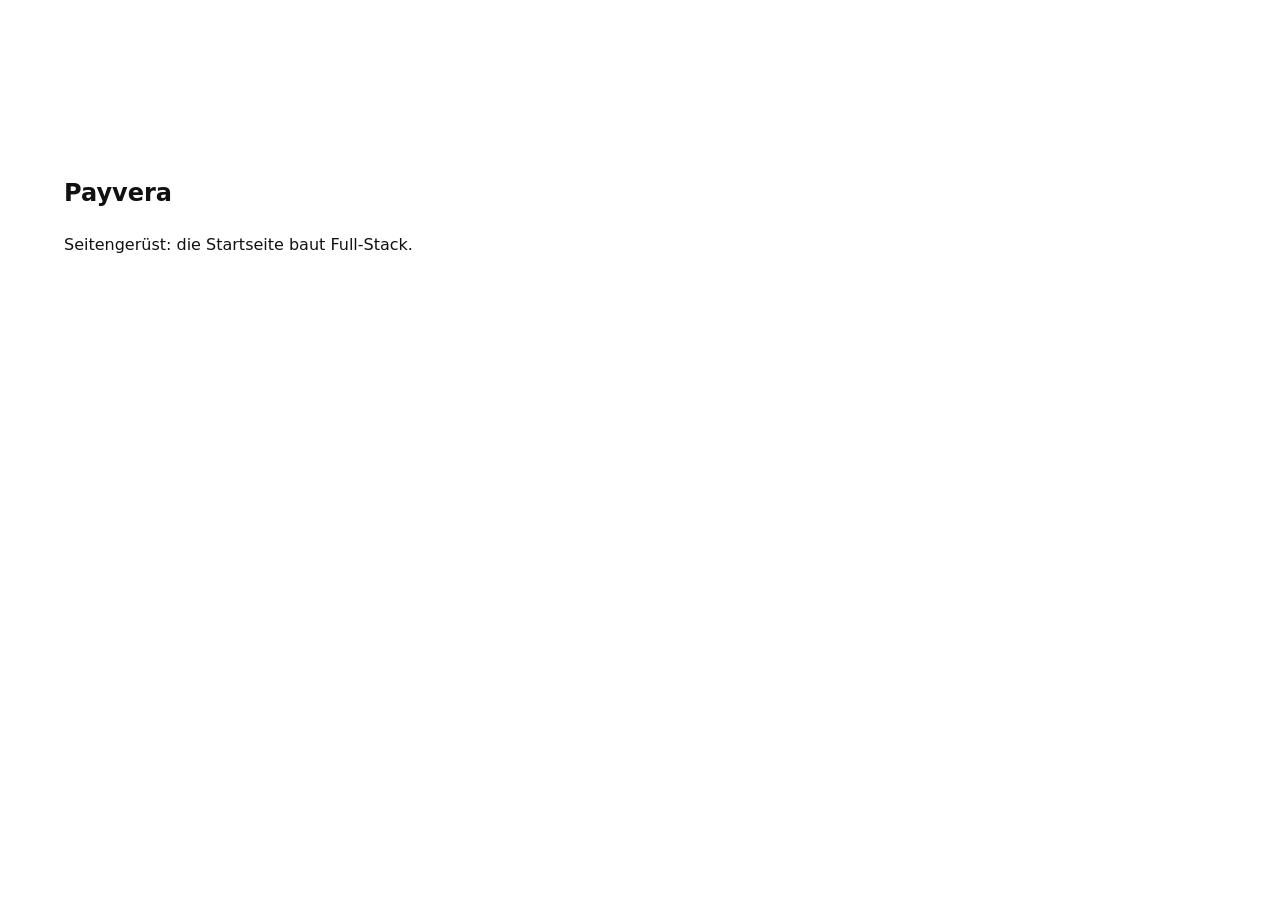
==== index.html @ fd6d806e "Scaffold: README, Seitengerüst, gemeinsamer Shop-Code Co-Authored-By: Claude Sonnet 5.5 <noreply@ant" ====
<!doctype html>
<html lang="de">
<head>
<meta charset="utf-8">
<meta name="viewport" content="width=device-width, initial-scale=1">
<title>Payvera: Kassen-Lösungen mit QR-Code, Tablet und digitaler Karte</title>
<meta name="description" content="QR-Codes für Tisch und Bezahlen, Tablets, digitale Speisekarten und mehr. Ein fiktives Demo-Unternehmen; nur Testzahlungen.">
<link rel="stylesheet" href="css/tokens.css">
<link rel="stylesheet" href="css/layout.css">
<link rel="stylesheet" href="css/site.css">
<link rel="stylesheet" href="css/shop/core.css">
<link rel="stylesheet" href="css/shop/cart.css">
<script src="js/shop/core.js" defer></script>
<script src="js/shop/cart.js" defer></script>
<script src="js/nav.js" defer></script>
<script src="js/motion.js" defer></script>
<script src="js/app.js" defer></script>
</head>
<body>
<main id="main">
<section class="band"><h1>Payvera</h1><p>Seitengerüst: die Startseite baut Full-Stack.</p></section>
</main>
</body>
</html>
---- css/site.css ----
/* Site-wide base (Lead Developer). Tokens come from css/tokens.css. */
@view-transition { navigation: auto; }
*, *::before, *::after { box-sizing: border-box; }
html { scroll-behavior: smooth; -webkit-text-size-adjust: 100%; }
body { margin: 0; font-family: system-ui, -apple-system, "Segoe UI", Roboto, sans-serif; line-height: 1.6; background: var(--bg, #fff); color: var(--text, #111); }
img, svg { max-width: 100%; height: auto; }
a { color: inherit; text-underline-offset: .2em; }
:focus-visible { outline: 3px solid var(--focus, #1a56db); outline-offset: 2px; }
.band { padding-block: clamp(5rem, 12vw, 10rem); padding-inline: max(1rem, 5vw); }
.band--dark { background: var(--dark, #111); color: var(--on-dark, #fff); }
.prose { max-width: 65ch; }
.guide-note { font-size: .9rem; opacity: .8; border-left: 3px solid currentColor; padding-left: 1rem; max-width: 65ch; }
@media (prefers-reduced-motion: reduce) { html { scroll-behavior: auto; } }
---- css/shop/core.css ----
/* Shared shop styles (Lead Developer). Uses tokens from css/tokens.css with safe fallbacks. */
.btn, .shop-btn {
  display: inline-flex; align-items: center; justify-content: center; gap: .5rem;
  min-height: 44px; padding: .7rem 1.4rem; border: 1.5px solid transparent; border-radius: 999px;
  font: inherit; font-weight: 600; cursor: pointer; text-decoration: none;
  background: var(--accent, #b4342d); color: var(--on-accent, #fff);
  transition: transform .35s cubic-bezier(.2,.7,.2,1), box-shadow .35s, background .2s;
}
.btn:hover, .shop-btn:hover { transform: translateY(-2px); box-shadow: 0 8px 24px rgba(0,0,0,.18); }
.btn:focus-visible, .shop-btn:focus-visible, .shop-chip:focus-visible, .shop-sheet button:focus-visible { outline: 3px solid var(--focus, #1a56db); outline-offset: 2px; }
.btn[disabled], .shop-btn[disabled] { opacity: .5; cursor: not-allowed; transform: none; box-shadow: none; }
.btn--ghost, .shop-btn--ghost { background: transparent; color: inherit; border-color: currentColor; }

.shop-chip {
  display: inline-flex; align-items: center; gap: .35rem; padding: .25rem .8rem; border-radius: 999px;
  font-size: .85rem; font-weight: 600; background: rgba(127,127,127,.14); color: inherit; border: 0;
}
.shop-chip--accent { background: var(--accent, #b4342d); color: var(--on-accent, #fff); }

.shop-card { background: var(--surface, #fff); color: var(--text, #111); border-radius: 20px; padding: clamp(1.2rem, 3vw, 2rem); box-shadow: 0 2px 4px rgba(0,0,0,.05), 0 12px 32px rgba(0,0,0,.08); }

.shop-field { display: grid; grid-template-columns: minmax(0, 1fr); gap: .35rem; margin-block: 1rem; }
.shop-field input, .shop-field select, .shop-field textarea { max-width: 100%; }
.shop-field label { font-weight: 600; font-size: .95rem; }
.shop-field input, .shop-field select, .shop-field textarea {
  font: inherit; padding: .75rem 1rem; border-radius: 12px; border: 1.5px solid rgba(127,127,127,.5); background: var(--surface, #fff); color: inherit; min-height: 44px;
}
.shop-field input:focus-visible, .shop-field select:focus-visible, .shop-field textarea:focus-visible { outline: 3px solid var(--focus, #1a56db); outline-offset: 1px; }
.shop-field .shop-error { color: var(--danger, #b00020); font-size: .9rem; }

.shop-sheet-backdrop { position: fixed; inset: 0; background: rgba(0,0,0,.5); opacity: 0; pointer-events: none; transition: opacity .3s; z-index: 80; }
.shop-sheet-backdrop.is-open { opacity: 1; pointer-events: auto; }
.shop-sheet {
  position: fixed; z-index: 90; background: var(--surface, #fff); color: var(--text, #111);
  inset: auto 0 0 0; max-height: 90svh; overflow: auto; padding: 1.5rem; border-radius: 24px 24px 0 0;
  transform: translateY(100%); transition: transform .5s cubic-bezier(.2,.7,.2,1);
}
.shop-sheet.is-open { transform: none; }
@media (min-width: 720px) {
  .shop-sheet { inset: 0 0 0 auto; width: min(460px, 100vw); max-height: none; border-radius: 24px 0 0 24px; transform: translateX(100%); }
  .shop-sheet.is-open { transform: none; }
}

.shop-stepper { display: inline-flex; align-items: center; gap: .25rem; border: 1.5px solid rgba(127,127,127,.5); border-radius: 999px; }
.shop-stepper button { width: 44px; height: 44px; border: 0; background: transparent; color: inherit; font-size: 1.3rem; cursor: pointer; border-radius: 50%; }
.shop-stepper output { min-width: 2ch; text-align: center; font-weight: 600; }

#shop-toasts { position: fixed; z-index: 100; inset: auto 0 5rem 0; display: grid; justify-items: center; gap: .5rem; pointer-events: none; padding-inline: 1rem; }
.shop-toast { background: #111; color: #fff; padding: .8rem 1.3rem; border-radius: 14px; box-shadow: 0 12px 32px rgba(0,0,0,.3); opacity: 0; transform: translateY(12px); transition: opacity .4s, transform .4s cubic-bezier(.2,.7,.2,1); }
.shop-toast.is-in { opacity: 1; transform: none; }
.shop-toast--error { background: #b00020; }

.shop-testlabel { display: inline-block; padding: .35rem .8rem; border-radius: 8px; background: #fff3cd; color: #5c4300; font-weight: 600; font-size: .9rem; }
.shop-sr { position: absolute; width: 1px; height: 1px; overflow: hidden; clip: rect(0 0 0 0); white-space: nowrap; }

@media (prefers-reduced-motion: reduce) {
  .btn, .shop-btn, .shop-sheet, .shop-sheet-backdrop, .shop-toast { transition: none; }
}

/* Guide gate (demo, not real protection): <body data-guide="item-id">, [data-locked] shown only when bought, [data-teaser] only when not. */
.guide-checking [data-locked], .guide-checking [data-teaser] { visibility: hidden; }
.guide-locked [data-locked] { display: none !important; }
.guide-unlocked [data-teaser] { display: none !important; }
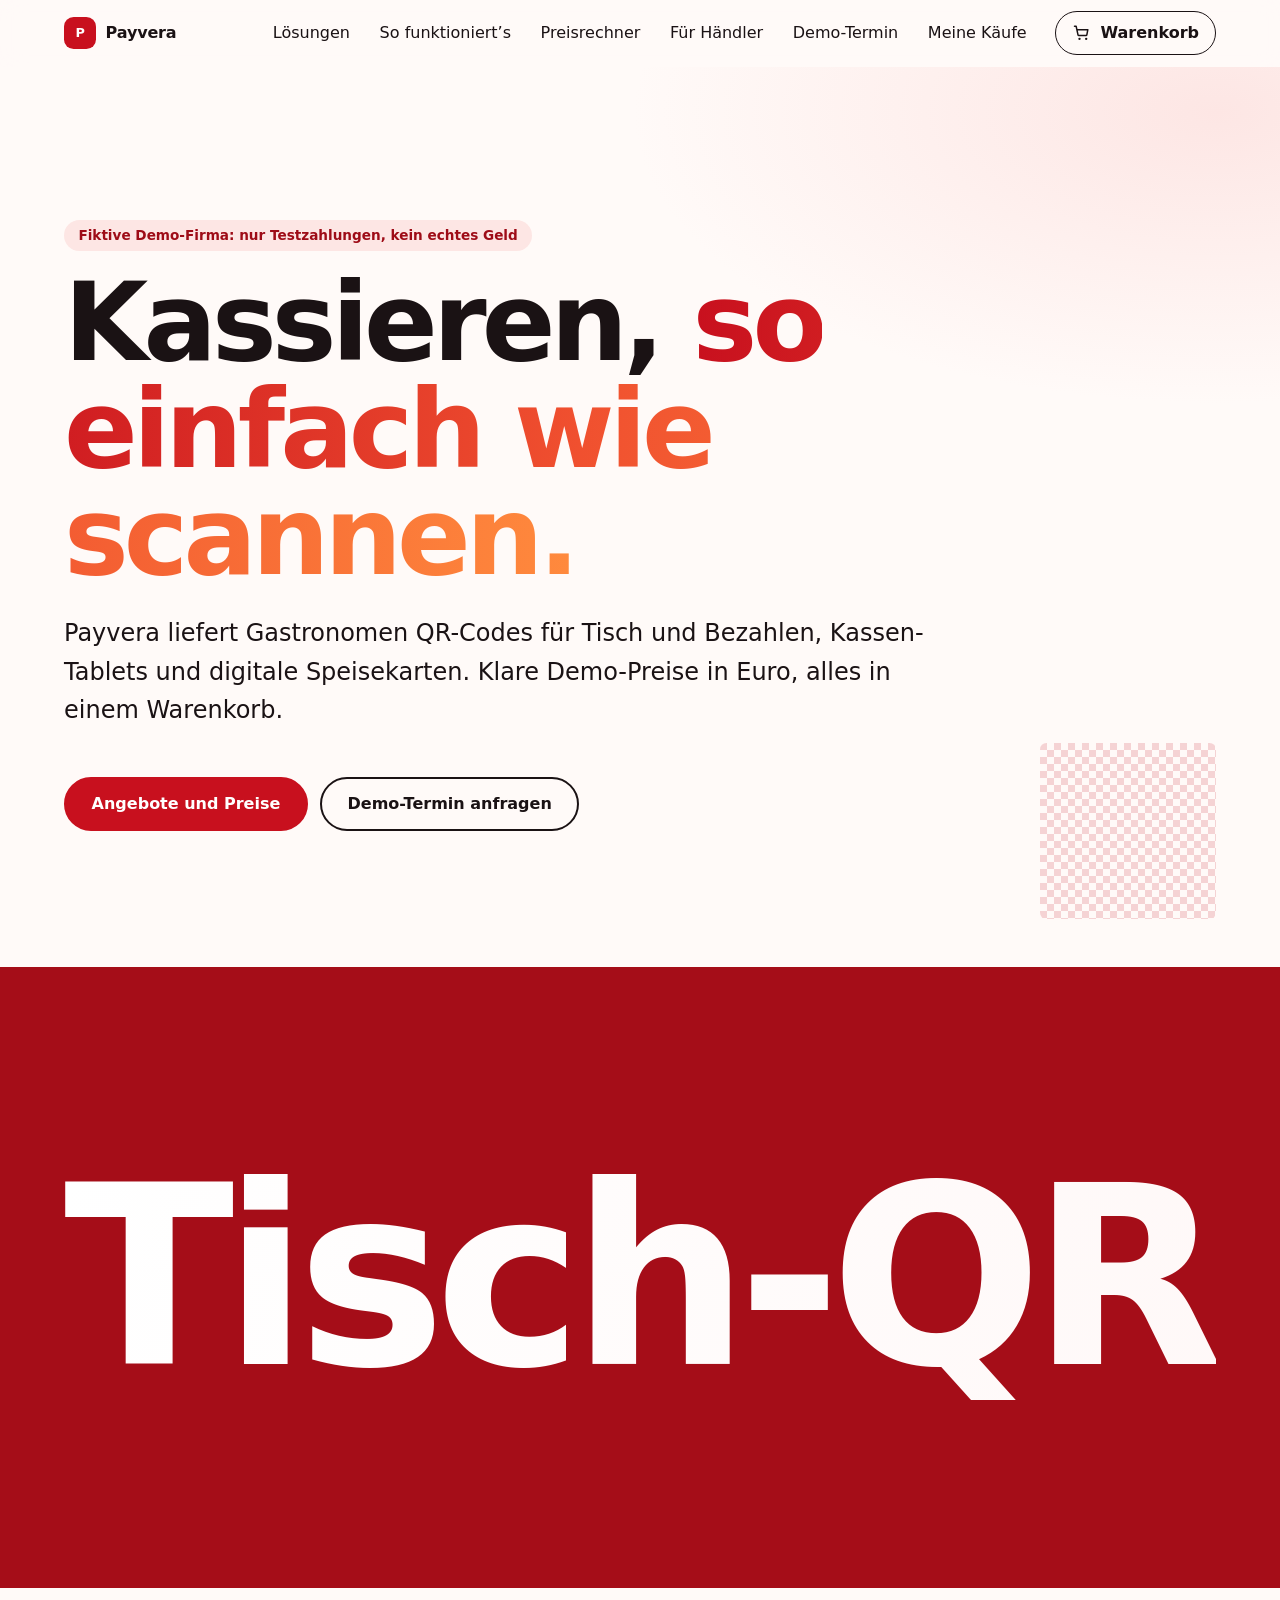
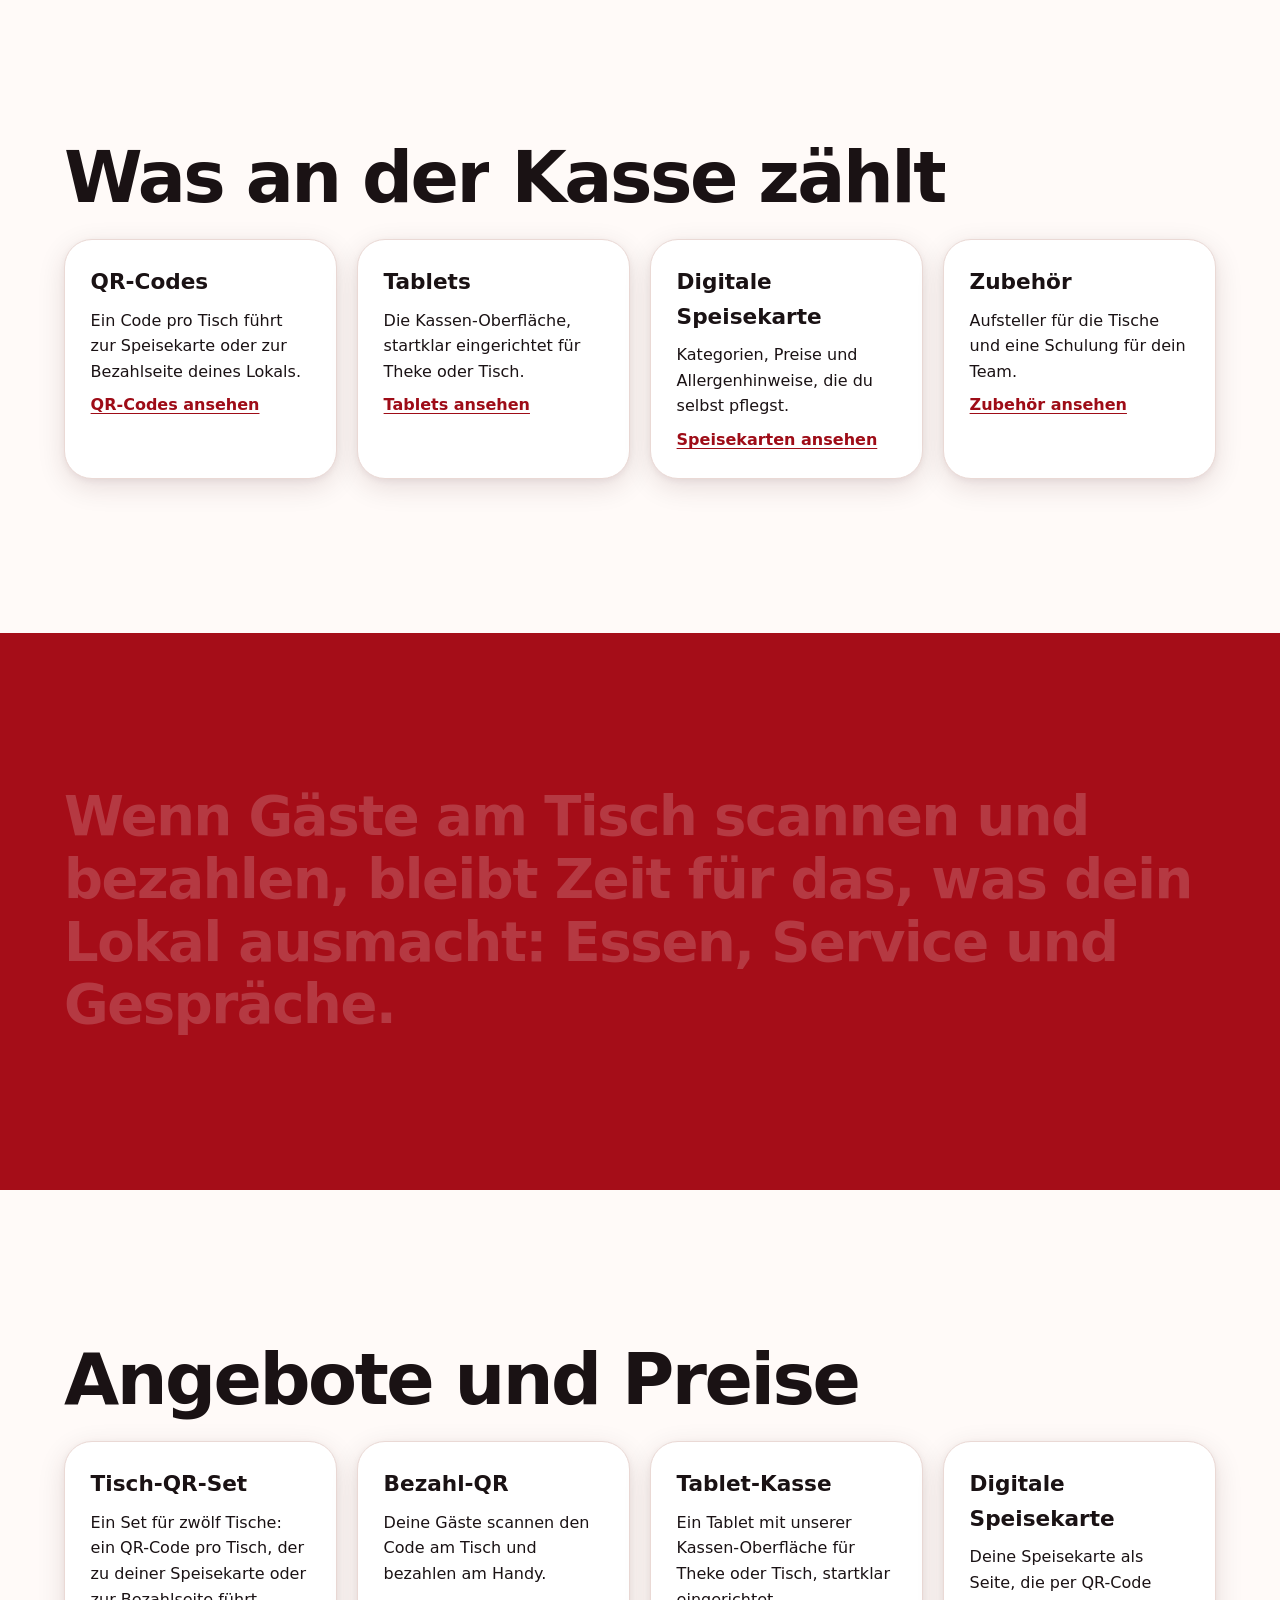
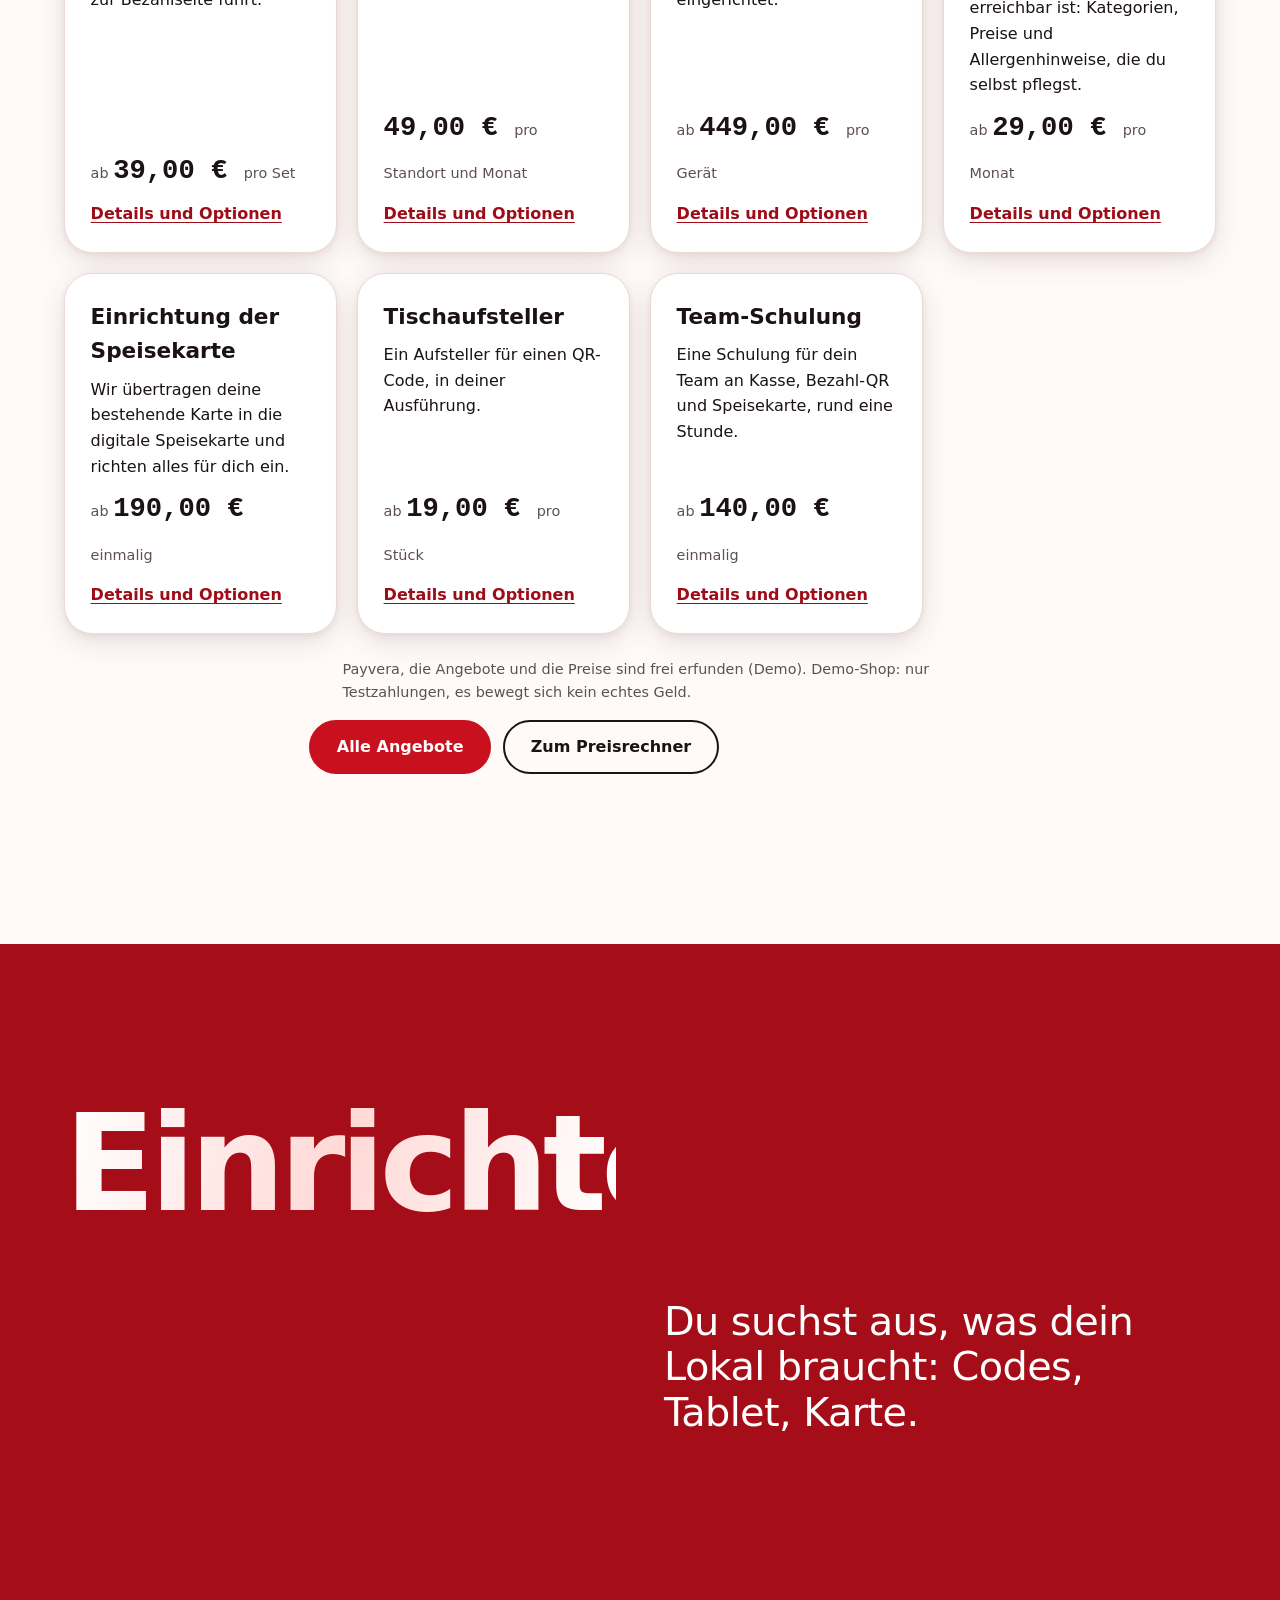
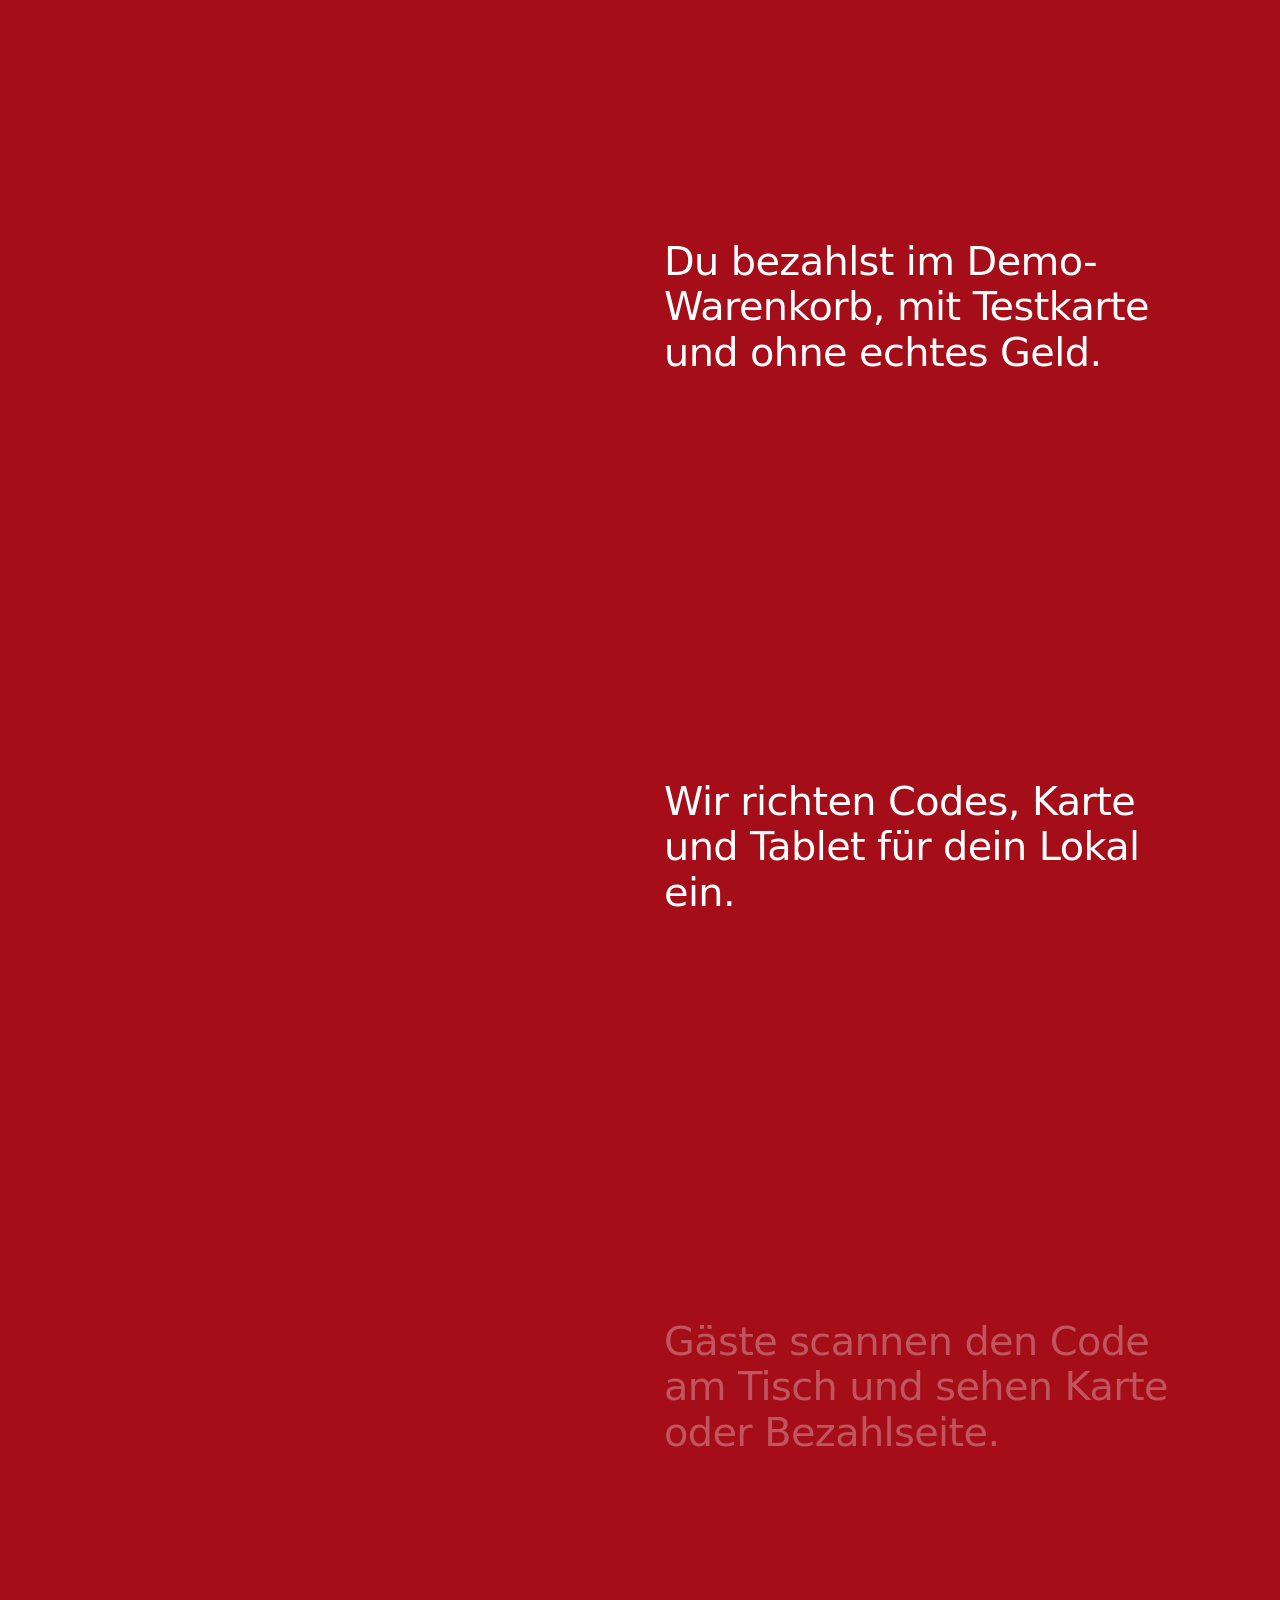
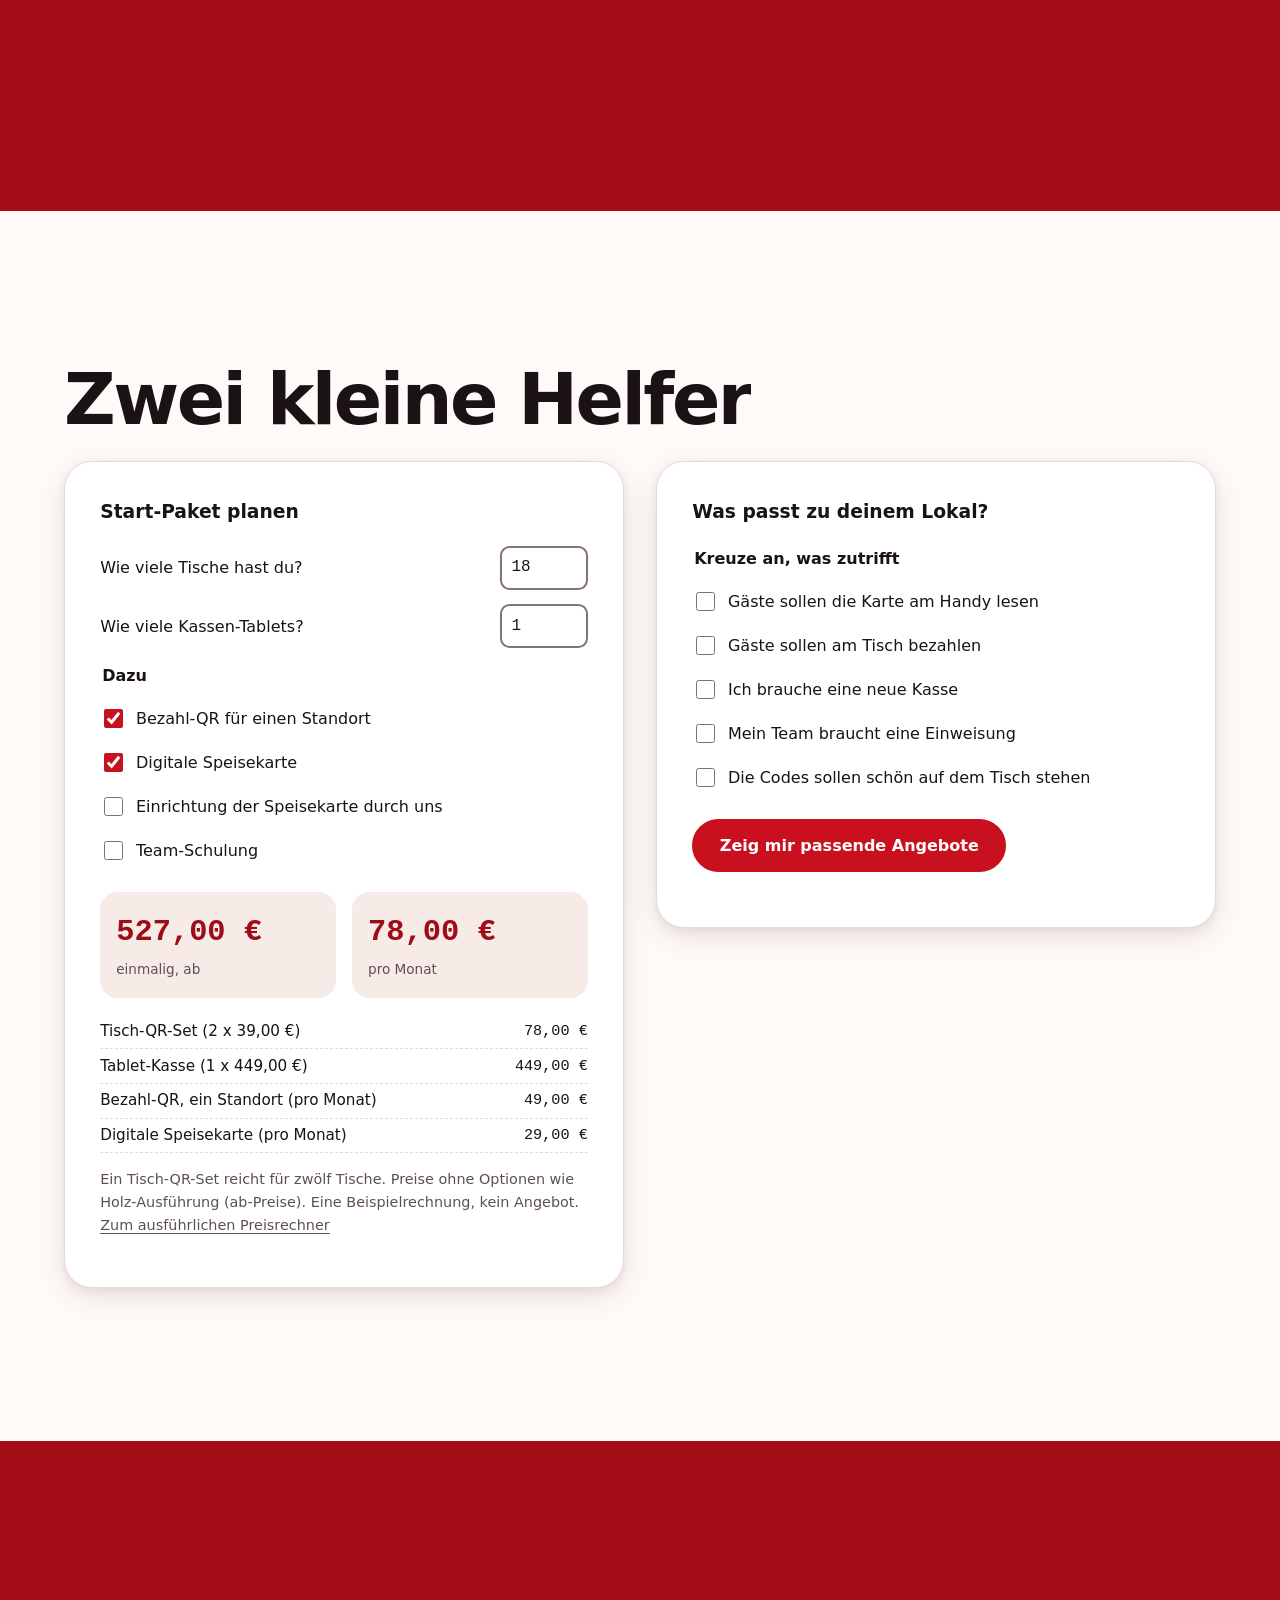
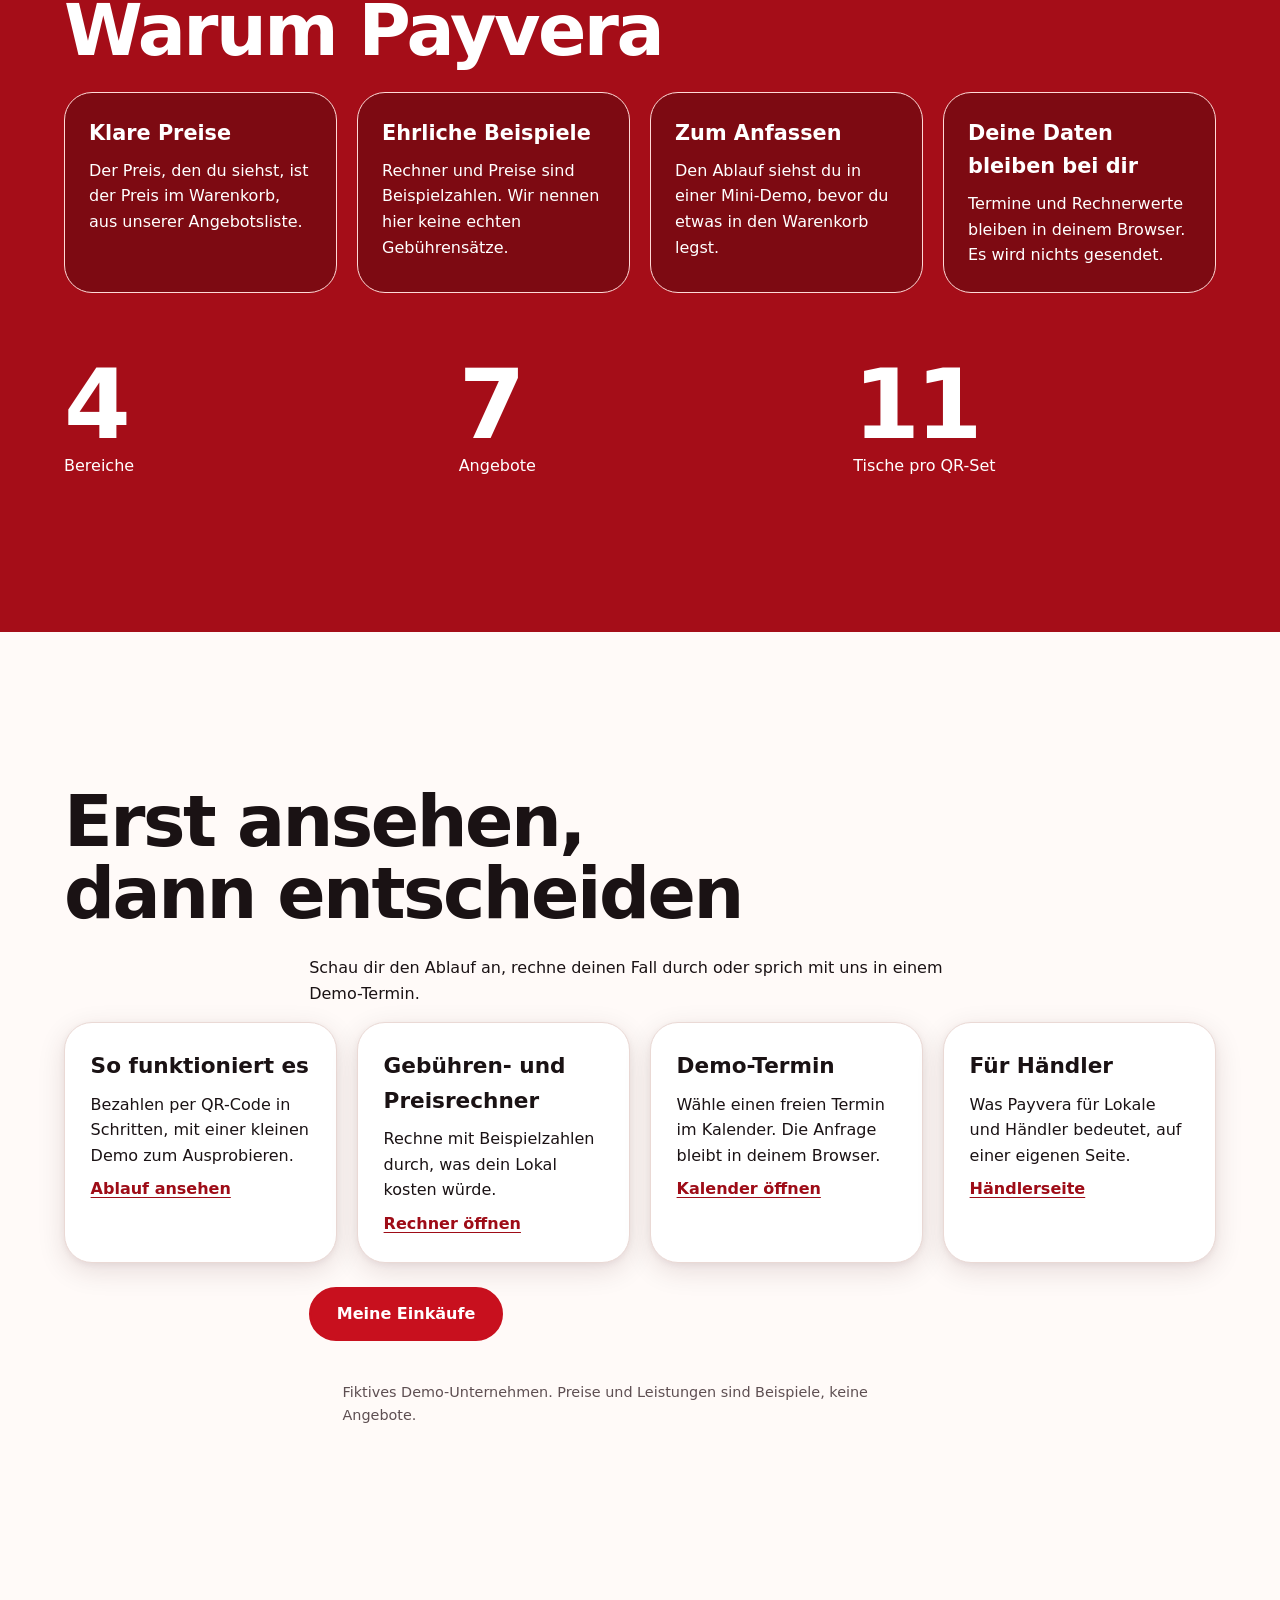
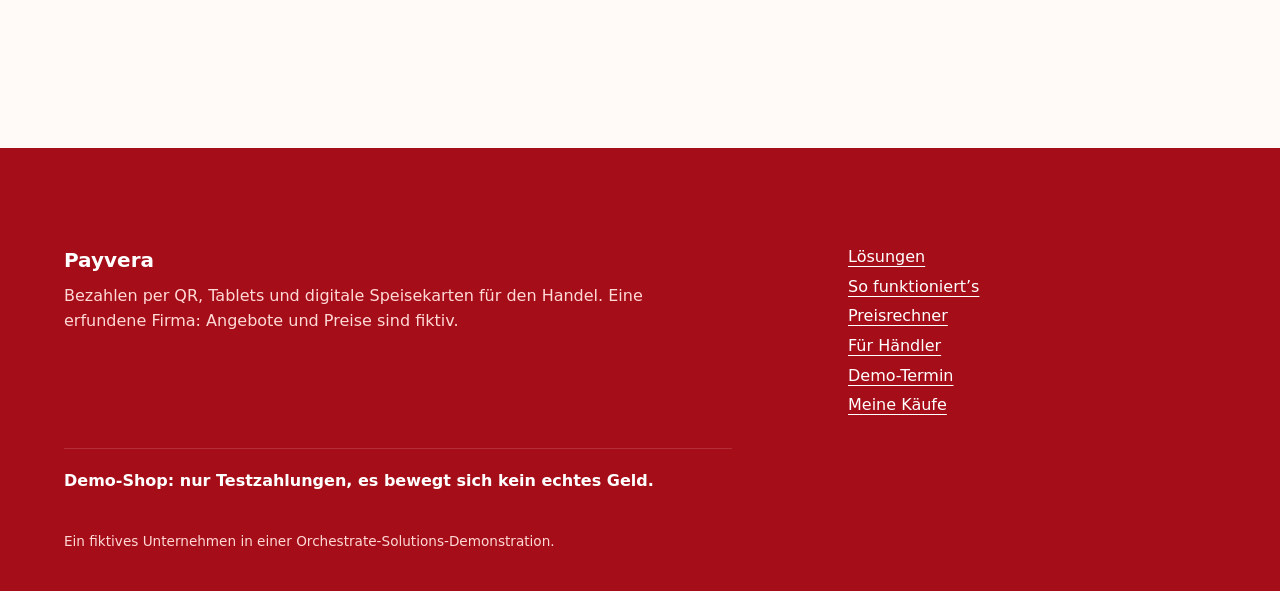
==== commit 364217dc: "Home page: hero, services from the catalog, start-package planner, offer finder, how it works Co-Aut" ====
--- a/index.html
+++ b/index.html
@@ -5,11 +5,62 @@
 <meta name="viewport" content="width=device-width, initial-scale=1">
 <title>Payvera: Kassen-Lösungen mit QR-Code, Tablet und digitaler Karte</title>
 <meta name="description" content="QR-Codes für Tisch und Bezahlen, Tablets, digitale Speisekarten und mehr. Ein fiktives Demo-Unternehmen; nur Testzahlungen.">
+<style>@view-transition { navigation: auto; }</style>
 <link rel="stylesheet" href="css/tokens.css">
 <link rel="stylesheet" href="css/layout.css">
 <link rel="stylesheet" href="css/site.css">
 <link rel="stylesheet" href="css/shop/core.css">
 <link rel="stylesheet" href="css/shop/cart.css">
+<style>
+.h-hero{min-height:100svh;display:flex;flex-direction:column;justify-content:center;padding:6rem var(--gutter) 4rem;background:radial-gradient(52rem 26rem at 95% 5%,var(--accent-soft),transparent 70%),var(--bg);position:relative;overflow:hidden}
+.h-hero h1{font-family:var(--font-display);font-weight:var(--fw-display);font-size:min(var(--fs-h1),11.2vw);overflow-wrap:break-word;line-height:var(--lh-tight);letter-spacing:var(--track-display);margin:0 0 1.5rem;max-width:15ch}
+.h-hero .lead{font-size:var(--fs-lg);max-width:58ch;margin:0 0 2rem}
+.h-hero .qr{position:absolute;right:max(1rem,5vw);bottom:3rem;width:clamp(5rem,14vw,11rem);opacity:.16}
+.kin{background:linear-gradient(90deg,#c8101e,#f0502f,#ff8a3d,#f0502f,#c8101e);background-size:200% 100%;-webkit-background-clip:text;background-clip:text;color:transparent;animation:h-sweep 7s linear infinite}
+@keyframes h-sweep{to{background-position:-200% 0}}
+.h-tag{display:inline-block;align-self:flex-start;padding:.3rem .9rem;border-radius:var(--radius-pill);background:var(--accent-soft);color:var(--accent-strong);font-weight:700;font-size:.85rem;margin-bottom:1.2rem}
+.h-btn{display:inline-flex;align-items:center;min-height:48px;padding:.75rem 1.6rem;border-radius:var(--radius-pill);background:var(--accent);color:var(--on-accent);font:inherit;font-weight:700;text-decoration:none;border:2px solid var(--accent);cursor:pointer;transition:transform .3s var(--ease),box-shadow .3s var(--ease)}
+.h-btn:hover{transform:translateY(-3px);box-shadow:var(--shadow)}
+.h-btn.h-btn--ghost{background:transparent;color:inherit;border-color:currentColor;margin-left:.75rem}
+.band--dark .h-btn{background:#fff;color:var(--dark);border-color:#fff}
+.band--dark .h-btn.h-btn--ghost{background:transparent;color:#fff;border-color:#fff}
+.h-big{font-family:var(--font-display);font-weight:var(--fw-display);font-size:var(--fs-h2);line-height:var(--lh-tight);letter-spacing:var(--track-h2);margin:0 0 1.5rem;max-width:20ch}
+.h-marq{overflow:hidden;white-space:nowrap}.h-marq span{display:inline-block;font-family:var(--font-display);font-size:var(--fs-giant);font-weight:850;letter-spacing:var(--track-display);padding-right:2rem;background:var(--gradient-text-dark);-webkit-background-clip:text;background-clip:text;color:transparent}
+.h-state{font-family:var(--font-display);font-size:clamp(1.8rem,4.4vw,3.4rem);line-height:var(--lh-snug);max-width:28ch;margin:0}
+.h-note{font-size:.9rem;color:var(--text-muted);max-width:65ch}
+.band--dark .h-note{color:var(--on-dark-muted)}
+.h-cards{display:grid;grid-template-columns:repeat(auto-fit,minmax(min(100%,17rem),1fr));gap:1.25rem;margin:0;padding:0;list-style:none}
+.h-card{display:flex;flex-direction:column;gap:.5rem;padding:1.6rem;border:var(--border);border-radius:var(--radius-lg);background:var(--surface);color:var(--text);box-shadow:var(--shadow);transition:transform .3s var(--ease)}
+.h-card:hover{transform:translateY(-4px)}
+.h-card h3{margin:0;font-family:var(--font-display);font-size:1.35rem}.h-card p{margin:0}
+.h-price{font-family:var(--font-mono);font-size:1.7rem;font-weight:700;margin-top:auto;font-variant-numeric:tabular-nums}.h-price small{font-family:var(--font-sans);font-size:.9rem;font-weight:500;color:var(--text-muted)}
+.h-card a.more{font-weight:700;color:var(--accent-strong)}
+.h-steps{display:grid;grid-template-columns:minmax(0,1fr) minmax(0,1fr);gap:3rem;align-items:start}
+.h-steps [data-step-word]{position:sticky;top:20vh;font-family:var(--font-display);font-size:min(var(--fs-giant),10.5vw);overflow-wrap:normal;font-weight:850;letter-spacing:var(--track-display);line-height:1;background:var(--gradient-text-dark);-webkit-background-clip:text;background-clip:text;color:transparent}
+.h-steps .step{min-height:60vh;display:flex;align-items:center;font-family:var(--font-display);font-size:var(--fs-step);line-height:var(--lh-snug);max-width:22ch}
+@media(max-width:64rem){.h-steps{grid-template-columns:minmax(0,1fr);gap:1.5rem}.h-steps [data-step-word]{font-size:min(var(--fs-giant),13vw);position:static}.h-steps .step{min-height:auto;padding-block:1.5rem}.h-btn.h-btn--ghost{margin:.75rem 0 0}}
+.h-why{display:grid;grid-template-columns:repeat(auto-fit,minmax(min(100%,16rem),1fr));gap:1.25rem;margin:0;padding:0;list-style:none}
+.h-why li{padding:1.5rem;border:1px solid var(--on-dark-muted);border-radius:var(--radius-lg);background:var(--dark-2);color:var(--on-dark)}
+.h-why h3{margin:0 0 .5rem;font-family:var(--font-display);font-size:1.3rem}.h-why p{margin:0}
+.h-nums{display:grid;grid-template-columns:repeat(auto-fit,minmax(11rem,1fr));gap:2rem}
+.h-nums b{display:block;font-family:var(--font-display);font-size:clamp(3rem,8vw,6rem);letter-spacing:var(--track-display);line-height:1}
+.h-tool{background:var(--surface);color:var(--text);border:var(--border);border-radius:var(--radius-lg);padding:clamp(1.25rem,3vw,2.2rem);box-shadow:var(--shadow)}
+.h-tool h3{margin-top:0;font-family:var(--font-display)}
+.h-tool fieldset{border:0;padding:0;margin:0 0 1.2rem}.h-tool legend{font-weight:700;margin-bottom:.5rem}
+.h-tool label{display:flex;gap:.6rem;align-items:center;min-height:44px;cursor:pointer}
+.h-tool input[type=checkbox]{width:1.2rem;height:1.2rem;accent-color:var(--accent)}
+.h-tool .row{display:grid;grid-template-columns:minmax(0,1fr) auto;gap:.5rem 1rem;align-items:center;margin-bottom:.9rem}
+.h-tool .row label{min-height:0}
+.h-tool input[type=number]{width:5.5rem;min-height:44px;font:inherit;font-family:var(--font-mono);padding:.4rem .6rem;border:2px solid var(--field-line);border-radius:var(--radius-sm);background:var(--surface);color:var(--text)}
+.h-out{margin-top:1.2rem;font-weight:600}.h-out ul{margin:.6rem 0 0;padding-left:1.2rem;font-weight:400}.h-out li{margin:.3rem 0}
+.h-sum{display:grid;grid-template-columns:repeat(2,minmax(0,1fr));gap:1rem;margin:1rem 0}
+.h-sum div{padding:1rem;border-radius:var(--radius);background:var(--surface-2)}
+.h-sum b{display:block;font-family:var(--font-mono);font-size:clamp(1.3rem,3.4vw,1.9rem);font-variant-numeric:tabular-nums;color:var(--accent-strong)}
+.h-sum span{font-size:.85rem;color:var(--text-muted)}
+.h-two{display:grid;grid-template-columns:repeat(auto-fit,minmax(min(100%,22rem),1fr));gap:2rem;align-items:start}
+.h-lines{margin:.6rem 0 0;padding:0;list-style:none;font-size:.95rem}.h-lines li{display:flex;justify-content:space-between;gap:1rem;padding:.3rem 0;border-bottom:1px dashed var(--line)}.h-lines span:last-child{font-family:var(--font-mono);font-variant-numeric:tabular-nums}
+@media(prefers-reduced-motion:reduce){.kin{animation:none}}
+</style>
 <script src="js/shop/core.js" defer></script>
 <script src="js/shop/cart.js" defer></script>
 <script src="js/nav.js" defer></script>
@@ -18,7 +69,117 @@
 </head>
 <body>
 <main id="main">
-<section class="band"><h1>Payvera</h1><p>Seitengerüst: die Startseite baut Full-Stack.</p></section>
+
+<section class="h-hero" id="top">
+  <span class="h-tag">Fiktive Demo-Firma: nur Testzahlungen, kein echtes Geld</span>
+  <h1 data-words>Kassieren, <span class="kin">so einfach wie scannen.</span></h1>
+  <p class="lead" data-reveal>Payvera liefert Gastronomen QR-Codes für Tisch und Bezahlen, Kassen-Tablets und digitale Speisekarten. Klare Demo-Preise in Euro, alles in einem Warenkorb.</p>
+  <p data-reveal><a class="h-btn" href="pages/services.html">Angebote und Preise</a><a class="h-btn h-btn--ghost" href="pages/demo-termin.html">Demo-Termin anfragen</a></p>
+  <div class="qr" aria-hidden="true"></div>
+</section>
+
+<section class="band band--dark" aria-label="Was wir anbieten">
+  <div class="h-marq" data-marquee aria-hidden="true"><span>Tisch-QR · Bezahl-QR · Tablet-Kasse · Digitale Karte · Tisch-QR · Bezahl-QR · Tablet-Kasse · Digitale Karte · </span></div>
+</section>
+
+<section class="band" id="hilfe" aria-labelledby="h-h">
+  <h2 class="h-big" id="h-h" data-words>Was an der Kasse zählt</h2>
+  <ul class="h-cards">
+    <li class="h-card" data-reveal><h3>QR-Codes</h3><p>Ein Code pro Tisch führt zur Speisekarte oder zur Bezahlseite deines Lokals.</p><a class="more" href="pages/services.html#qr">QR-Codes ansehen</a></li>
+    <li class="h-card" data-reveal><h3>Tablets</h3><p>Die Kassen-Oberfläche, startklar eingerichtet für Theke oder Tisch.</p><a class="more" href="pages/services.html#tablets">Tablets ansehen</a></li>
+    <li class="h-card" data-reveal><h3>Digitale Speisekarte</h3><p>Kategorien, Preise und Allergenhinweise, die du selbst pflegst.</p><a class="more" href="pages/services.html#menus">Speisekarten ansehen</a></li>
+    <li class="h-card" data-reveal><h3>Zubehör</h3><p>Aufsteller für die Tische und eine Schulung für dein Team.</p><a class="more" href="pages/services.html#zubehoer">Zubehör ansehen</a></li>
+  </ul>
+</section>
+
+<section class="band band--dark">
+  <p class="h-state" data-fill>Wenn Gäste am Tisch scannen und bezahlen, bleibt Zeit für das, was dein Lokal ausmacht: Essen, Service und Gespräche.</p>
+</section>
+
+<section class="band" id="angebote" aria-labelledby="a-h">
+  <h2 class="h-big" id="a-h" data-words>Angebote und Preise</h2>
+  <ul class="h-cards" id="service-cards" aria-live="polite">
+    <li class="h-card"><h3>Unsere Angebote</h3><p>Alle Angebote, Optionen und Preise findest du auf der Angebotsseite.</p><a class="more" href="pages/services.html">Angebote öffnen</a></li>
+  </ul>
+  <p class="h-note" style="margin-top:1.5rem" data-reveal>Payvera, die Angebote und die Preise sind frei erfunden (Demo). Demo-Shop: nur Testzahlungen, es bewegt sich kein echtes Geld.</p>
+  <p data-reveal><a class="h-btn" href="pages/services.html">Alle Angebote</a><a class="h-btn h-btn--ghost" href="pages/rechner.html">Zum Preisrechner</a></p>
+</section>
+
+<section class="band band--dark" id="so">
+  <div class="h-steps" data-sticky-steps>
+    <div data-step-word aria-hidden="true">Wählen</div>
+    <div>
+      <div class="step" data-step="Wählen">Du suchst aus, was dein Lokal braucht: Codes, Tablet, Karte.</div>
+      <div class="step" data-step="Bezahlen">Du bezahlst im Demo-Warenkorb, mit Testkarte und ohne echtes Geld.</div>
+      <div class="step" data-step="Einrichten">Wir richten Codes, Karte und Tablet für dein Lokal ein.</div>
+      <div class="step" data-step="Scannen">Gäste scannen den Code am Tisch und sehen Karte oder Bezahlseite.</div>
+    </div>
+  </div>
+</section>
+
+<section class="band" id="helfer" aria-labelledby="t-h">
+  <h2 class="h-big" id="t-h" data-words>Zwei kleine Helfer</h2>
+  <div class="h-two">
+    <form class="h-tool" id="plan" novalidate data-reveal aria-labelledby="pl-h">
+      <h3 id="pl-h">Start-Paket planen</h3>
+      <div class="row"><label for="pl-t">Wie viele Tische hast du?</label><input id="pl-t" type="number" min="1" max="240" value="18" inputmode="numeric"></div>
+      <div class="row"><label for="pl-k">Wie viele Kassen-Tablets?</label><input id="pl-k" type="number" min="0" max="20" value="1" inputmode="numeric"></div>
+      <fieldset><legend>Dazu</legend>
+        <label><input type="checkbox" id="pl-b" checked> Bezahl-QR für einen Standort</label>
+        <label><input type="checkbox" id="pl-m" checked> Digitale Speisekarte</label>
+        <label><input type="checkbox" id="pl-e"> Einrichtung der Speisekarte durch uns</label>
+        <label><input type="checkbox" id="pl-s"> Team-Schulung</label>
+      </fieldset>
+      <div class="h-sum" role="status" aria-live="polite">
+        <div><b id="pl-once">0,00 €</b><span>einmalig, ab</span></div>
+        <div><b id="pl-month">0,00 €</b><span>pro Monat</span></div>
+      </div>
+      <ul class="h-lines" id="pl-lines"></ul>
+      <p class="h-note">Ein Tisch-QR-Set reicht für zwölf Tische. Preise ohne Optionen wie Holz-Ausführung (ab-Preise). Eine Beispielrechnung, kein Angebot. <a href="pages/rechner.html">Zum ausführlichen Preisrechner</a></p>
+    </form>
+    <form class="h-tool" id="pick" novalidate data-reveal aria-labelledby="p-h">
+      <h3 id="p-h">Was passt zu deinem Lokal?</h3>
+      <fieldset><legend>Kreuze an, was zutrifft</legend>
+        <label><input type="checkbox" name="n" value="menu"> Gäste sollen die Karte am Handy lesen</label>
+        <label><input type="checkbox" name="n" value="pay"> Gäste sollen am Tisch bezahlen</label>
+        <label><input type="checkbox" name="n" value="till"> Ich brauche eine neue Kasse</label>
+        <label><input type="checkbox" name="n" value="team"> Mein Team braucht eine Einweisung</label>
+        <label><input type="checkbox" name="n" value="stand"> Die Codes sollen schön auf dem Tisch stehen</label>
+      </fieldset>
+      <button class="h-btn" type="submit">Zeig mir passende Angebote</button>
+      <div class="h-out" id="pick-out" role="status" aria-live="polite"></div>
+    </form>
+  </div>
+</section>
+
+<section class="band band--dark" id="vertrauen" aria-labelledby="v-h">
+  <h2 class="h-big" id="v-h" data-words>Warum Payvera</h2>
+  <ul class="h-why">
+    <li data-reveal><h3>Klare Preise</h3><p>Der Preis, den du siehst, ist der Preis im Warenkorb, aus unserer Angebotsliste.</p></li>
+    <li data-reveal><h3>Ehrliche Beispiele</h3><p>Rechner und Preise sind Beispielzahlen. Wir nennen hier keine echten Gebührensätze.</p></li>
+    <li data-reveal><h3>Zum Anfassen</h3><p>Den Ablauf siehst du in einer Mini-Demo, bevor du etwas in den Warenkorb legst.</p></li>
+    <li data-reveal><h3>Deine Daten bleiben bei dir</h3><p>Termine und Rechnerwerte bleiben in deinem Browser. Es wird nichts gesendet.</p></li>
+  </ul>
+  <div class="h-nums" style="margin-top:4rem">
+    <div data-reveal><b data-count="4">4</b>Bereiche</div>
+    <div data-reveal><b data-count="7">7</b>Angebote</div>
+    <div data-reveal><b data-count="12">12</b>Tische pro QR-Set</div>
+  </div>
+</section>
+
+<section class="band" id="mehr" aria-labelledby="g-h">
+  <h2 class="h-big" id="g-h" data-words>Erst ansehen, dann entscheiden</h2>
+  <p class="prose" data-reveal>Schau dir den Ablauf an, rechne deinen Fall durch oder sprich mit uns in einem Demo-Termin.</p>
+  <ul class="h-cards">
+    <li class="h-card" data-reveal><h3>So funktioniert es</h3><p>Bezahlen per QR-Code in Schritten, mit einer kleinen Demo zum Ausprobieren.</p><a class="more" href="pages/so-funktioniert.html">Ablauf ansehen</a></li>
+    <li class="h-card" data-reveal><h3>Gebühren- und Preisrechner</h3><p>Rechne mit Beispielzahlen durch, was dein Lokal kosten würde.</p><a class="more" href="pages/rechner.html">Rechner öffnen</a></li>
+    <li class="h-card" data-reveal><h3>Demo-Termin</h3><p>Wähle einen freien Termin im Kalender. Die Anfrage bleibt in deinem Browser.</p><a class="more" href="pages/demo-termin.html">Kalender öffnen</a></li>
+    <li class="h-card" data-reveal><h3>Für Händler</h3><p>Was Payvera für Lokale und Händler bedeutet, auf einer eigenen Seite.</p><a class="more" href="pages/haendler.html">Händlerseite</a></li>
+  </ul>
+  <p style="margin-top:1.5rem" data-reveal><a class="h-btn" href="pages/account.html">Meine Einkäufe</a></p>
+  <p class="h-note" style="margin-top:2.5rem" data-reveal>Fiktives Demo-Unternehmen. Preise und Leistungen sind Beispiele, keine Angebote.</p>
+</section>
+
 </main>
 </body>
 </html>
--- a/css/tokens.css
+++ b/css/tokens.css
@@ -0,0 +1,130 @@
+/* tokens.css — Designer. Payvera (Kassen- und Bezahllösungen): BOLD RED AND WHITE, trustworthy and clear.
+   Palette: crisp warm white pages, near-black ink text, ONE accent: signal red (#c8101e), and deep red full-bleed bands.
+   An original look: no brand lettering, no logo, no images. Pay-by-QR feel comes from CSS only (.qr pattern, .pill, .receipt).
+   Contrast (computed): text 17.8, muted 7.5 (6.6 on surface-2), red on page 5.7, white on red 5.9, white on deep red 7.9,
+   muted-on-dark 6.0, form borders 4.3 / 3.8 (need 3). Focus ring blue on light, yellow on red bands.
+   Type: heavy, tight system sans; tabular mono for prices. Motion: one easing, 400-900 ms, 60 ms stagger. */
+:root {
+  /* palette */
+  --bg: #fffaf8;
+  --surface: #ffffff;
+  --surface-2: #f7ebe8;
+  --text: #1a1214;             /* 17.8:1 on --bg */
+  --text-muted: #5e4f52;       /* 7.5:1 on --bg */
+  --line: #ead9d5;
+  --field-line: #85737a;       /* field and stepper borders: 4.3:1 on --bg, 3.8 on --surface-2 (needs 3:1) */
+  --dark: #a50d18;             /* deep red band */
+  --dark-2: #7d0a12;
+  --ink: #1a1214;              /* near-black band */
+  --on-dark: #ffffff;          /* 7.9:1 on --dark */
+  --on-dark-muted: #ffd9d6;    /* 6.0:1 on --dark */
+  --accent: #c8101e;           /* signal red: 5.7:1 on --bg */
+  --accent-strong: #9e0c17;    /* hover */
+  --accent-soft: #fde6e4;
+  --accent-on-dark: #ffffff;
+  --on-accent: #ffffff;        /* 5.9:1 on --accent */
+  --sun: #ffd23f;              /* highlight yellow, fills only */
+  --sun-ink: #7a5200;
+  --success: #17653f;          /* 6.8:1 */
+  --danger: #8f0a14;           /* 9.1:1 */
+  --warn-bg: #fff3c9;
+  --warn-text: #5c3d00;
+  --focus: #0b4fd1;
+  --focus-on-dark: #ffe27a;    /* 6.1:1 on --dark */
+
+  /* type */
+  --font-sans: system-ui, -apple-system, "Segoe UI", Roboto, "Helvetica Neue", Arial, sans-serif;
+  --font-display: system-ui, -apple-system, "Segoe UI", Roboto, "Helvetica Neue", Arial, sans-serif;
+  --font-mono: ui-monospace, SFMono-Regular, Menlo, Consolas, "Liberation Mono", monospace;
+  --fw-display: 850;
+  --fs-xs: .8125rem;
+  --fs-sm: .9375rem;
+  --fs-base: 1.0625rem;
+  --fs-lg: clamp(1.2rem, 1rem + .8vw, 1.5rem);
+  --fs-step: clamp(1.5rem, 1.05rem + 1.8vw, 2.6rem);
+  --fs-h2: clamp(2rem, 1.1rem + 4.2vw, 4.75rem);
+  --fs-h1: clamp(2.6rem, 1.2rem + 7vw, 7.5rem);
+  --fs-giant: clamp(5rem, 2rem + 17vw, 18rem);
+  --lh-tight: .98;
+  --lh-snug: 1.15;
+  --lh-body: 1.6;
+  --track-display: -.045em;
+  --track-h2: -.035em;
+  --track-label: .12em;
+  --measure: 65ch;
+
+  /* spacing, shape, depth */
+  --space-1: .25rem; --space-2: .5rem; --space-3: .75rem; --space-4: 1rem;
+  --space-5: 1.5rem; --space-6: 2rem; --space-7: 3rem; --space-8: 4.5rem;
+  --section: clamp(5rem, 12vw, 10rem);
+  --gutter: clamp(1.25rem, 5vw, 4rem);
+  --radius-sm: .6rem; --radius: 1.1rem; --radius-lg: 1.75rem; --radius-pill: 999px;
+  --border: 1px solid var(--line);
+  --rule: 1px solid var(--line);
+  --shadow-sm: 0 1px 2px rgba(60, 10, 14, .08), 0 3px 10px rgba(60, 10, 14, .06);
+  --shadow: 0 8px 28px rgba(60, 10, 14, .12), 0 2px 6px rgba(60, 10, 14, .06);
+  --shadow-lg: 0 28px 70px rgba(120, 8, 16, .22);
+  --glow: radial-gradient(55% 60% at 50% 40%, rgba(200, 16, 30, .24), rgba(255, 210, 63, .10) 50%, transparent 72%);
+  --gradient-text: linear-gradient(100deg, #c8101e 0%, #ee3b2d 50%, #c8101e 100%);
+  --gradient-text-dark: linear-gradient(100deg, #ffffff 0%, #ffd9d6 50%, #ffffff 100%);
+
+  /* CSS-only accents: a QR-like pixel pattern and a receipt zigzag */
+  --qr: conic-gradient(from 90deg at 50% 50%, currentColor 0 25%, transparent 0 50%, currentColor 0 75%, transparent 0) 0 0 / 14px 14px;
+  --zigzag: linear-gradient(135deg, var(--surface) 25%, transparent 25%) -8px 0 / 16px 16px,
+            linear-gradient(225deg, var(--surface) 25%, transparent 25%) -8px 0 / 16px 16px;
+
+  /* motion */
+  --ease: cubic-bezier(.2, .7, .2, 1);
+  --dur-fast: 400ms;
+  --dur: 650ms;
+  --dur-slow: 900ms;
+  --stagger: 60ms;
+  --rise: 1.25rem;
+  --blur-in: 6px;
+}
+
+@media (prefers-reduced-motion: reduce) {
+  :root { --dur-fast: 0ms; --dur: 0ms; --dur-slow: 0ms; --stagger: 0ms; --rise: 0; --blur-in: 0; }
+}
+
+/* ---- vocabulary any page can use (all visible without JS) ---- */
+.text-gradient {
+  background: var(--gradient-text);
+  background-size: 200% 100%;
+  -webkit-background-clip: text; background-clip: text;
+  color: transparent; -webkit-text-fill-color: transparent;
+}
+.band--dark .text-gradient { background-image: var(--gradient-text-dark); }
+.glow { background-image: var(--glow); }
+
+/* red full-bleed band; the near-black one is .band--ink */
+.band--ink { background: var(--ink); color: var(--on-dark); }
+
+/* small label: PAY BY QR */
+.label, .eyebrow {
+  font-family: var(--font-mono); font-size: var(--fs-xs); letter-spacing: var(--track-label);
+  text-transform: uppercase; color: var(--accent); font-weight: 700;
+}
+.band--dark .label, .band--dark .eyebrow { color: var(--on-dark); }
+
+/* prices and figures line up */
+.num, .mono, .price { font-family: var(--font-mono); font-variant-numeric: tabular-nums; }
+
+/* QR-style pixel decoration (decorative: pair with aria-hidden) */
+.qr { width: 7rem; aspect-ratio: 1; color: var(--accent); background: var(--qr); opacity: .9; border-radius: .4rem; }
+.band--dark .qr { color: var(--on-dark); }
+
+/* pill chip, e.g. "Demo-Preis" */
+.pill {
+  display: inline-block; padding: .25em .8em; border-radius: var(--radius-pill);
+  background: var(--accent-soft); color: var(--accent-strong); font-size: var(--fs-xs); font-weight: 700;
+}
+
+/* receipt card with a torn bottom edge */
+.receipt { background: var(--surface); box-shadow: var(--shadow); border-radius: var(--radius) var(--radius) 0 0; position: relative; }
+.receipt::after {
+  content: ""; position: absolute; left: 0; right: 0; top: 100%; height: 8px; background: var(--zigzag); filter: drop-shadow(0 4px 4px rgba(60, 10, 14, .08));
+}
+
+/* keyboard focus stays visible on the red and ink bands and the footer */
+.band--dark, .band--ink, .site-footer { --focus: var(--focus-on-dark); }
--- a/css/layout.css
+++ b/css/layout.css
@@ -0,0 +1,108 @@
+/* Layout, shell and motion (UI/UX). Colours and type come from tokens.css; fallbacks keep it working alone. */
+@view-transition { navigation: auto; }
+:root{--lx-bg:var(--bg,#faf8f5);--lx-fg:var(--text,#1a1815);--lx-accent:var(--accent,#b4472b);--lx-muted:var(--text-muted,#4d5a69);--lx-line:var(--line,#e1d9cb);--lx-dark:var(--dark,#14120f);--lx-on-dark:var(--on-dark,#f7f3ec);--lx-ease:var(--ease,cubic-bezier(.2,.7,.2,1));--lx-space:var(--section,clamp(5rem,12vw,10rem));--lx-gut:var(--gutter,clamp(1.25rem,5vw,4rem));--lx-max:78rem}
+*,*::before,*::after{box-sizing:border-box}
+html{scroll-behavior:smooth;scroll-padding-top:5rem;-webkit-text-size-adjust:100%}
+body{margin:0;background:var(--lx-bg);color:var(--lx-fg);font-family:var(--font-sans,system-ui,sans-serif);line-height:1.6;overflow-x:hidden}
+img,svg{max-width:100%;height:auto}
+main{display:block;outline:none}
+:focus-visible{outline:3px solid var(--focus,var(--lx-accent));outline-offset:3px;border-radius:4px}
+.visually-hidden{position:absolute!important;width:1px;height:1px;overflow:hidden;clip:rect(0 0 0 0);white-space:nowrap}
+.skip-link{position:fixed;left:1rem;top:-4rem;z-index:200;background:var(--lx-fg);color:var(--lx-bg);padding:.7rem 1rem;border-radius:.5rem;text-decoration:none;transition:top .2s}
+.skip-link:focus{top:1rem}
+.read-progress{position:fixed;inset:0 0 auto 0;height:3px;z-index:150;pointer-events:none}
+.read-progress span{display:block;height:100%;background:var(--lx-accent);transform:scaleX(0);transform-origin:0 50%}
+/* header */
+.site-header{position:sticky;top:0;z-index:100;background:color-mix(in srgb,var(--lx-bg) 86%,transparent);backdrop-filter:saturate(1.4) blur(12px);border-bottom:1px solid transparent;transition:border-color .3s}
+.site-header.is-scrolled{border-bottom-color:var(--lx-line)}
+.site-header__inner{max-width:90rem;margin:0 auto;padding:.7rem var(--lx-gut);display:flex;align-items:center;gap:1rem}
+.site-brand{display:flex;align-items:center;gap:.6rem;text-decoration:none;color:inherit;font-weight:700;letter-spacing:-.01em;margin-right:auto}
+.site-brand__mark{display:grid;place-items:center;min-width:2rem;height:2rem;padding:0 .35rem;font-size:.8rem;border-radius:.6rem;background:var(--lx-accent);color:#fff;font-weight:800}
+.site-nav ul,.site-footer ul{list-style:none;margin:0;padding:0;display:flex;gap:.25rem}
+.site-nav a{display:block;padding:.55rem .8rem;border-radius:.6rem;color:inherit;text-decoration:none;position:relative}
+.site-nav a::after{content:"";position:absolute;left:.8rem;right:.8rem;bottom:.3rem;height:2px;background:var(--lx-accent);transform:scaleX(0);transform-origin:0 50%;transition:transform .4s var(--lx-ease)}
+.site-nav a:hover::after,.site-nav a[aria-current="page"]::after{transform:scaleX(1)}
+.site-nav a[aria-current="page"]{font-weight:600}
+.site-header__actions{display:flex;align-items:center;gap:.5rem}
+.nav-toggle{display:none;width:2.75rem;height:2.75rem;border:1px solid var(--lx-line);border-radius:.7rem;background:transparent;color:inherit;cursor:pointer;place-items:center}
+.nav-toggle__bars,.nav-toggle__bars::before{display:block;width:1.2rem;height:2px;background:currentColor;position:relative;transition:transform .3s var(--lx-ease)}
+.nav-toggle__bars::before{content:"";position:absolute;top:-6px;left:0}
+.is-open .nav-toggle__bars{transform:translateY(0) rotate(45deg)}.is-open .nav-toggle__bars::before{transform:translateY(6px) rotate(-90deg)}
+@media (max-width:75rem){
+  .nav-toggle{display:grid}
+  .site-header__inner{flex-wrap:wrap}
+  .site-brand{order:1}.site-header__actions{order:2}.nav-toggle{order:3}
+  .site-nav{order:4;flex-basis:100%;display:none}
+  .is-open .site-nav{display:block}
+  .site-nav ul{flex-direction:column;padding-bottom:.6rem}
+  .site-nav a{padding:.85rem .5rem;font-size:1.1rem}
+}
+/* footer */
+.site-footer{background:var(--lx-dark);color:var(--lx-on-dark);padding:clamp(3rem,8vw,6rem) var(--lx-gut) 2rem;margin-top:var(--lx-space)}
+.site-footer__inner{max-width:var(--lx-max);margin:0 auto;display:grid;gap:1.5rem 3rem;grid-template-columns:2fr 1fr}
+.site-footer p{margin:.4rem 0;max-width:60ch;color:var(--on-dark-muted,#aab6c4)}
+.site-footer strong{font-size:1.25rem;color:#fff}
+.site-footer ul{flex-direction:column}
+.site-footer a{color:var(--lx-on-dark);text-underline-offset:.25em}
+.site-footer__test{grid-column:1/-1;color:#fff!important;font-weight:600;border-top:1px solid rgba(255,255,255,.14);padding-top:1.2rem}
+.site-footer__small{grid-column:1/-1;font-size:.85rem}
+@media (max-width:64rem){.site-footer__inner{grid-template-columns:1fr}}
+/* bands */
+.band{padding:var(--lx-space) var(--lx-gut)}
+.band>*{max-width:var(--lx-max);margin-inline:auto}
+.band--dark{background:var(--lx-dark);color:var(--lx-on-dark)}.band--dark [data-rotate],.band--dark .steps__word{color:var(--accent-on-dark,#ff9a82)}
+.band h2,.hero h1{font-family:var(--font-display,inherit);letter-spacing:-.035em;line-height:1.02;text-wrap:balance}
+.band h2{font-size:var(--fs-h2,clamp(2.2rem,6vw,4.5rem));margin:0 0 1.5rem}
+.band p{max-width:65ch}
+.hero{min-height:100svh;display:flex;flex-direction:column;justify-content:center;padding:6rem var(--lx-gut)}
+.hero h1{font-size:var(--fs-h1,clamp(3rem,9vw,7rem));margin:0 0 1.5rem;max-width:16ch}
+a{text-underline-offset:.2em}
+.btn,button.btn{transition:transform .3s var(--lx-ease),box-shadow .3s}
+.btn:hover{transform:translateY(-2px)}
+/* reveal */
+.js [data-reveal]{opacity:0;transform:translateY(28px);transition:opacity .8s var(--lx-ease),transform .8s var(--lx-ease)}
+.js [data-reveal].is-in{opacity:1;transform:none}
+.js [data-reveal][data-delay="1"]{transition-delay:.1s}.js [data-reveal][data-delay="2"]{transition-delay:.2s}.js [data-reveal][data-delay="3"]{transition-delay:.3s}
+/* words */
+[data-words] .w{display:inline-block;overflow:hidden;vertical-align:top;padding-bottom:.12em;margin-bottom:-.12em}
+[data-words] .w>span{display:inline-block;opacity:0;transform:translateY(70%);filter:blur(6px);transition:transform .8s var(--lx-ease),opacity .8s var(--lx-ease),filter .8s var(--lx-ease);transition-delay:calc(var(--i,0)*60ms)}
+[data-words].is-in .w>span{opacity:1;transform:none;filter:none}
+/* kinetic word and gradient sweep */
+[data-rotate]{display:inline-block;color:var(--lx-accent);transition:opacity .38s,transform .38s var(--lx-ease)}
+[data-rotate].is-out{opacity:0;transform:translateY(-.3em)}
+.sweep{background:linear-gradient(100deg,var(--lx-fg) 20%,var(--lx-accent) 50%,var(--lx-fg) 80%);background-size:250% 100%;-webkit-background-clip:text;background-clip:text;color:transparent;animation:sweep 6s linear infinite}
+@keyframes sweep{to{background-position:-250% 0}}
+/* marquee */
+[data-marquee]{overflow:hidden;white-space:nowrap;padding-block:clamp(1rem,3vw,2rem);max-width:none!important;font-size:clamp(4rem,14vw,12rem);font-weight:800;letter-spacing:-.04em;line-height:1}
+.marquee__track{display:flex;width:max-content;animation:marquee 40s linear infinite}
+.marquee__row{display:flex;gap:.5em;padding-right:.5em}.marquee__row>*{flex:none}
+@keyframes marquee{to{transform:translateX(-50%)}}
+/* fill statement */
+[data-fill]{font-size:clamp(1.8rem,4.6vw,3.6rem);line-height:1.15;letter-spacing:-.025em;font-weight:600;max-width:24ch}
+[data-fill] .fw{transition:opacity .2s linear}
+/* sticky steps */
+[data-sticky-steps]{position:relative;display:grid;grid-template-columns:1fr 1.1fr;gap:3rem;align-items:start}
+.steps__word{position:sticky;top:22vh;font-size:clamp(3.5rem,11vw,9rem);font-weight:800;letter-spacing:-.045em;line-height:1;color:var(--lx-accent);min-height:1em;align-self:start}
+.steps__word.swap{animation:wordIn .6s var(--lx-ease)}
+@keyframes wordIn{from{opacity:0;transform:translateY(.25em);filter:blur(8px)}}
+[data-step]{min-height:70vh;display:flex;align-items:center;font-size:clamp(1.5rem,3vw,2.5rem);line-height:1.25;letter-spacing:-.015em;opacity:.3;transition:opacity .5s}
+[data-step].is-active{opacity:1}
+@media (max-width:64rem){[data-sticky-steps]{grid-template-columns:1fr;gap:0}.steps__word{top:4.5rem;background:var(--lx-bg);z-index:2;padding:.5rem 0;font-size:clamp(3rem,16vw,5rem)}.band--dark .steps__word{background:var(--lx-dark)}[data-step]{min-height:55vh}}
+[data-parallax]{will-change:transform}
+/* no-JS and reduced motion: everything visible, nothing moves */
+@media (prefers-reduced-motion:reduce){
+  html{scroll-behavior:auto}
+  .js [data-reveal],[data-words] .w>span{opacity:1!important;transform:none!important;filter:none!important;transition:none!important}
+  .marquee__track,.sweep{animation:none}.steps__word.swap{animation:none}
+  [data-step]{opacity:1}[data-fill] .fw{opacity:1!important}
+  @view-transition{navigation:none}
+}
+/* phone header: brand, cart and menu button share one row */
+.site-brand{min-width:0}.site-brand__name{white-space:nowrap;overflow:hidden;text-overflow:ellipsis}
+.site-brand__mark,.site-header__actions,.nav-toggle{flex:none}
+@media (max-width:30rem){
+  .site-header__inner{gap:.5rem}
+  .site-header .cart-button-label{position:absolute;width:1px;height:1px;overflow:hidden;clip:rect(0 0 0 0);white-space:nowrap}
+}
+/* long words in split headlines wrap instead of running past a 320px screen */
+[data-words] .w,.h-big .w{max-width:100%;overflow-wrap:anywhere;hyphens:auto}
--- a/css/shop/cart.css
+++ b/css/shop/cart.css
@@ -0,0 +1,48 @@
+/* Cart drawer (Senior Developer 2). Uses only tokens from css/tokens.css. */
+.cart-button { display: inline-flex; align-items: center; gap: .5rem; min-height: 44px; padding: .5rem 1rem; border-radius: var(--radius-pill, 999px); border: 1.5px solid currentColor; background: transparent; color: inherit; font: inherit; font-weight: 600; cursor: pointer; transition: transform .3s cubic-bezier(.2,.7,.2,1), box-shadow .3s; }
+.cart-button:hover { transform: translateY(-2px); box-shadow: 0 8px 24px rgba(0,0,0,.18); }
+.cart-button:focus-visible, .cart-close:focus-visible, .cart-remove:focus-visible, .cart-checkout:focus-visible { outline: 3px solid var(--focus, #1a56db); outline-offset: 2px; }
+.cart-button--float { position: fixed; top: 1rem; right: 1rem; z-index: 70; background: var(--bg, #fff); color: var(--text, #111); box-shadow: var(--shadow, 0 6px 20px rgba(0,0,0,.15)); }
+.cart-count { min-width: 1.5rem; height: 1.5rem; padding: 0 .4rem; display: inline-grid; place-items: center; border-radius: var(--radius-pill, 999px); background: var(--accent, #b4342d); color: var(--on-accent, #fff); font-size: .8rem; font-weight: 700; }
+.cart-count[hidden] { display: none; }
+@media (max-width: 480px) { .cart-button-label { position: absolute; width: 1px; height: 1px; overflow: hidden; clip: rect(0 0 0 0); } }
+
+/* above the sticky site header (z-index 100) and the progress bar (150) */
+.cart-backdrop { z-index: 160; }
+.cart-drawer { z-index: 170; }
+.cart-lock { overflow: hidden; }
+.cart-drawer { display: flex; flex-direction: column; }
+.cart-drawer[hidden] { display: none; }
+.cart-head { display: flex; align-items: center; justify-content: space-between; padding: 1.2rem 1.4rem; border-bottom: 1px solid rgba(127,127,127,.25); }
+.cart-head h2 { margin: 0; font-size: 1.5rem; letter-spacing: -.02em; }
+.cart-close { width: 44px; height: 44px; border: 0; border-radius: 50%; background: transparent; color: inherit; font-size: 1.8rem; line-height: 1; cursor: pointer; }
+.cart-close:hover { background: rgba(127,127,127,.15); }
+.cart-body { flex: 1; overflow-y: auto; padding: .5rem 1.4rem; overscroll-behavior: contain; }
+.cart-lines { list-style: none; margin: 0; padding: 0; }
+.cart-line { display: grid; grid-template-columns: 1fr auto; gap: .5rem 1rem; align-items: start; padding: 1.1rem 0; border-bottom: 1px solid rgba(127,127,127,.2); }
+.cart-line-name { margin: 0; font-weight: 700; }
+.cart-line-meta { margin: .2rem 0 0; font-size: .9rem; opacity: .75; }
+.cart-line-price { margin: 0; font-weight: 700; font-variant-numeric: tabular-nums; text-align: right; }
+.cart-remove { justify-self: end; border: 0; background: transparent; color: inherit; text-decoration: underline; text-underline-offset: 3px; font: inherit; font-size: .9rem; min-height: 44px; padding: 0 .5rem; cursor: pointer; opacity: .8; }
+.cart-remove:hover { opacity: 1; }
+.cart-stepper { justify-self: start; }
+.cart-single { justify-self: start; margin: 0; align-self: center; font-size: .9rem; font-weight: 600; opacity: .8; }
+.cart-foot { padding: 1.2rem 1.4rem calc(1.2rem + env(safe-area-inset-bottom, 0px)); border-top: 1px solid rgba(127,127,127,.25); display: grid; gap: .9rem; }
+.cart-sums { margin: 0; display: grid; gap: .4rem; }
+.cart-sums div { display: flex; justify-content: space-between; gap: 1rem; }
+.cart-sums dt, .cart-sums dd { margin: 0; }
+.cart-sums dd { font-variant-numeric: tabular-nums; }
+.cart-discount { color: var(--success, #1b6e3c); }
+.cart-total { font-size: 1.35rem; font-weight: 800; padding-top: .5rem; border-top: 1px solid rgba(127,127,127,.25); }
+.cart-checkout { text-align: center; justify-content: center; text-decoration: none; width: 100%; }
+.cart-checkout[aria-disabled="true"] { opacity: .6; }
+.cart-loading { margin: 0; opacity: .75; }
+.cart-error { margin: 1rem 0; color: var(--danger, #b00020); font-weight: 600; }
+.cart-empty { text-align: center; padding: 3rem 1rem; display: grid; gap: .8rem; justify-items: center; }
+.cart-empty-title { font-size: 1.4rem; font-weight: 700; margin: 0; }
+.cart-empty p { margin: 0; }
+.cart-foot .shop-testlabel { text-align: center; }
+@media (prefers-reduced-motion: reduce) { .cart-button { transition: none; } }
+
+.cart-line--bad { outline: 2px solid var(--danger, #b00020); outline-offset: 4px; border-radius: var(--radius, 8px); }
+.cart-checkout[aria-disabled="true"] { opacity: .55; pointer-events: none; }
